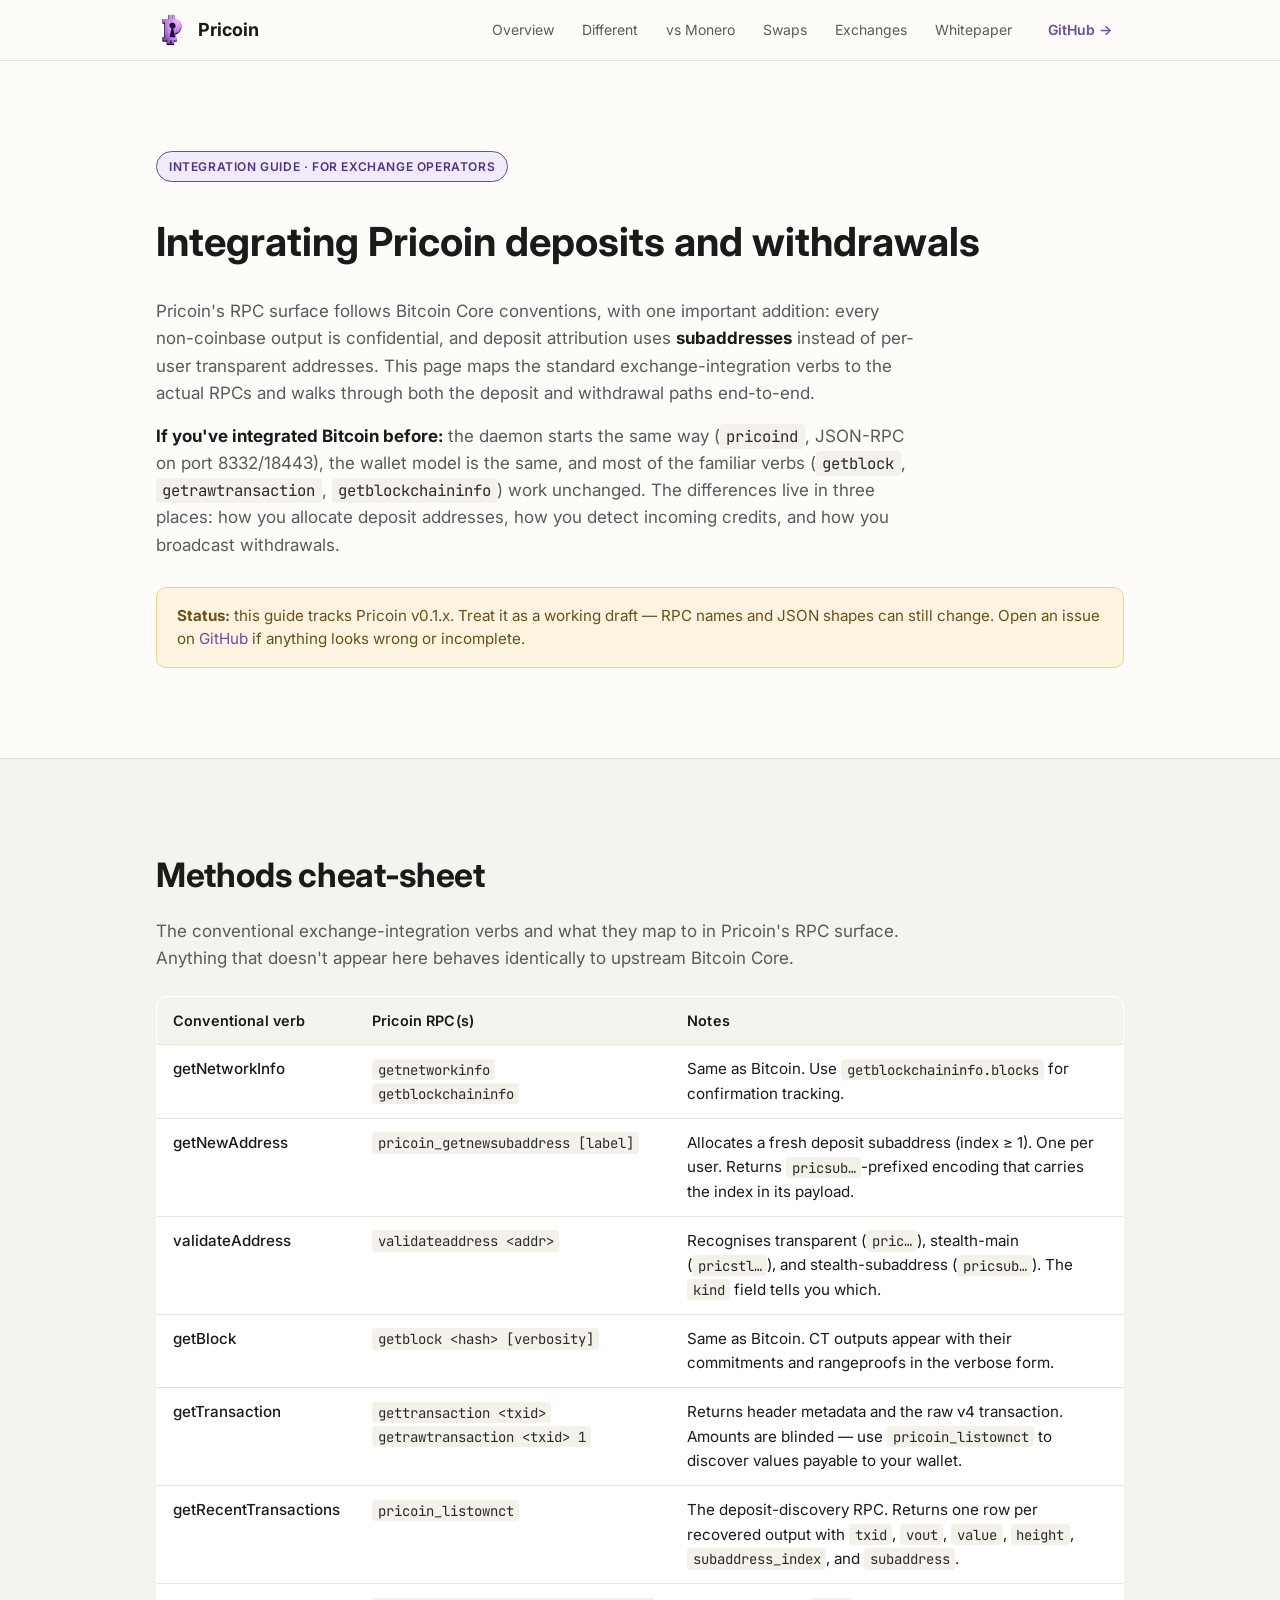
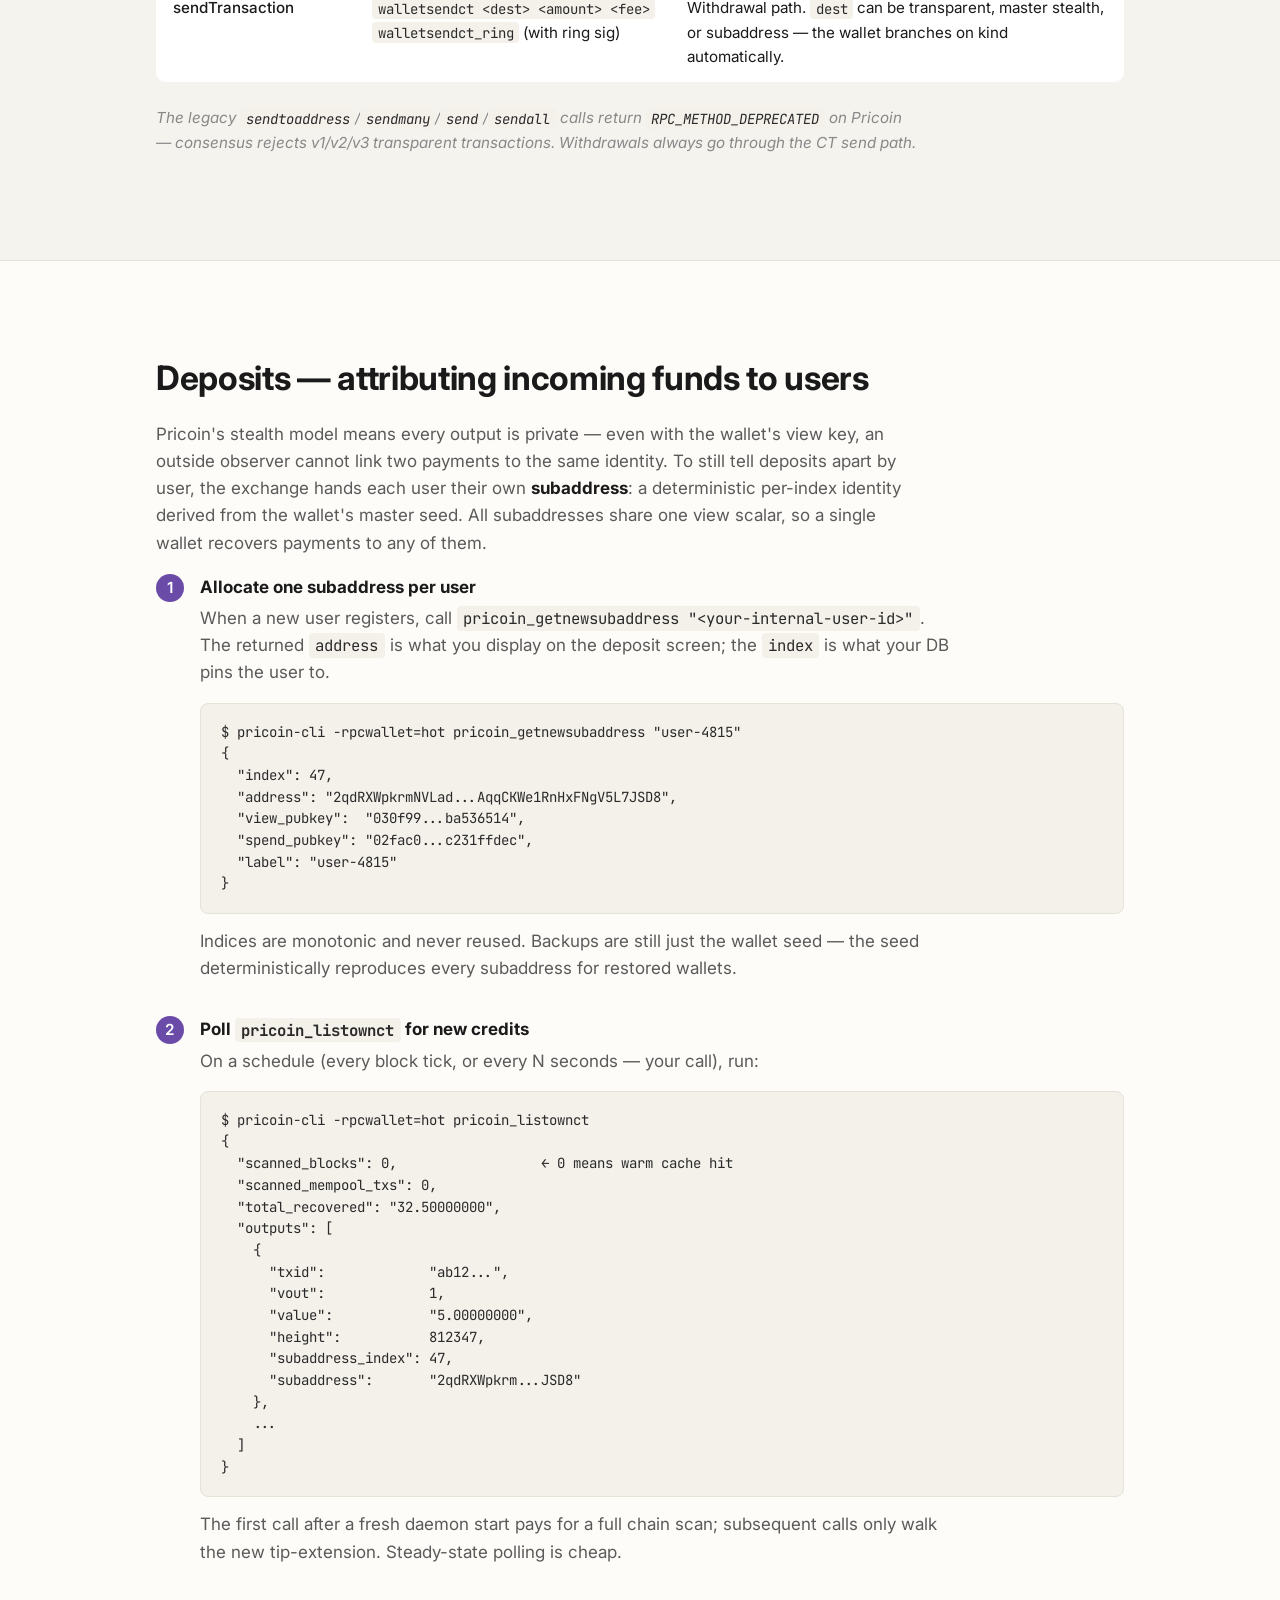
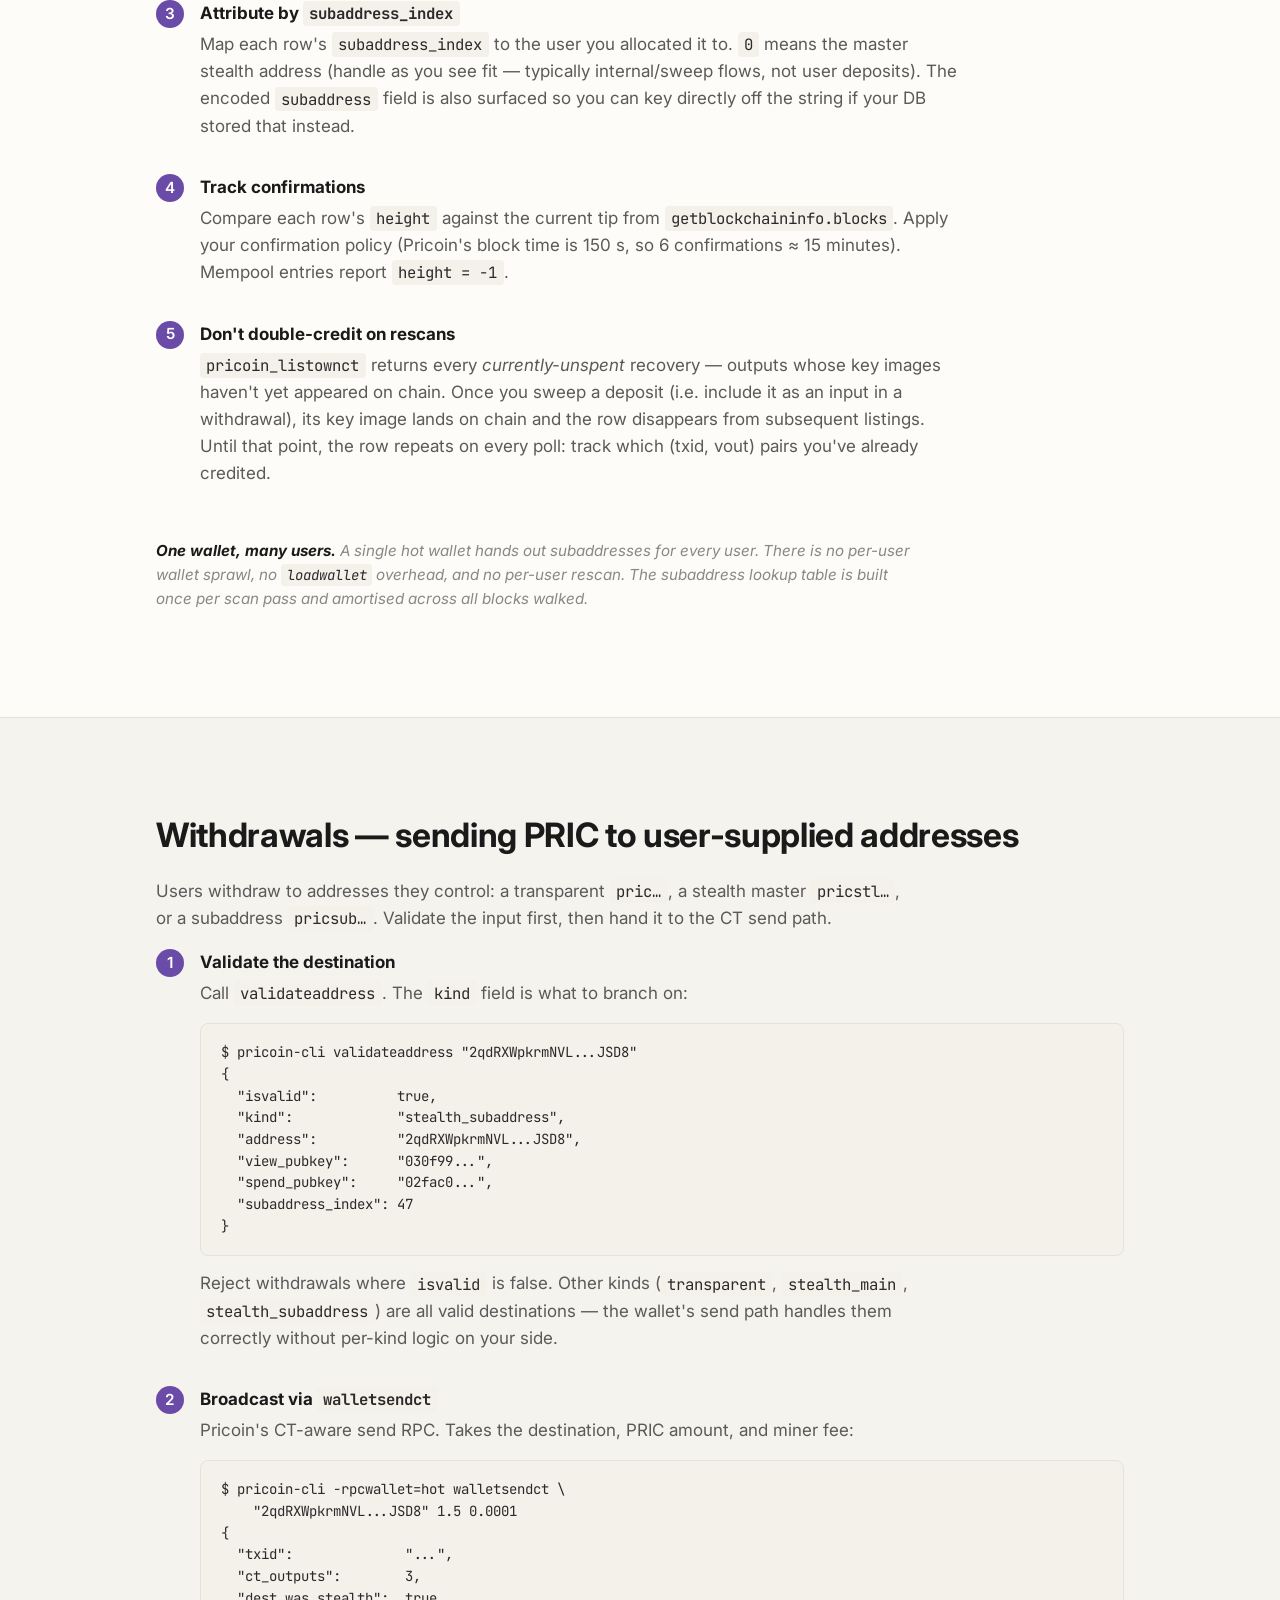
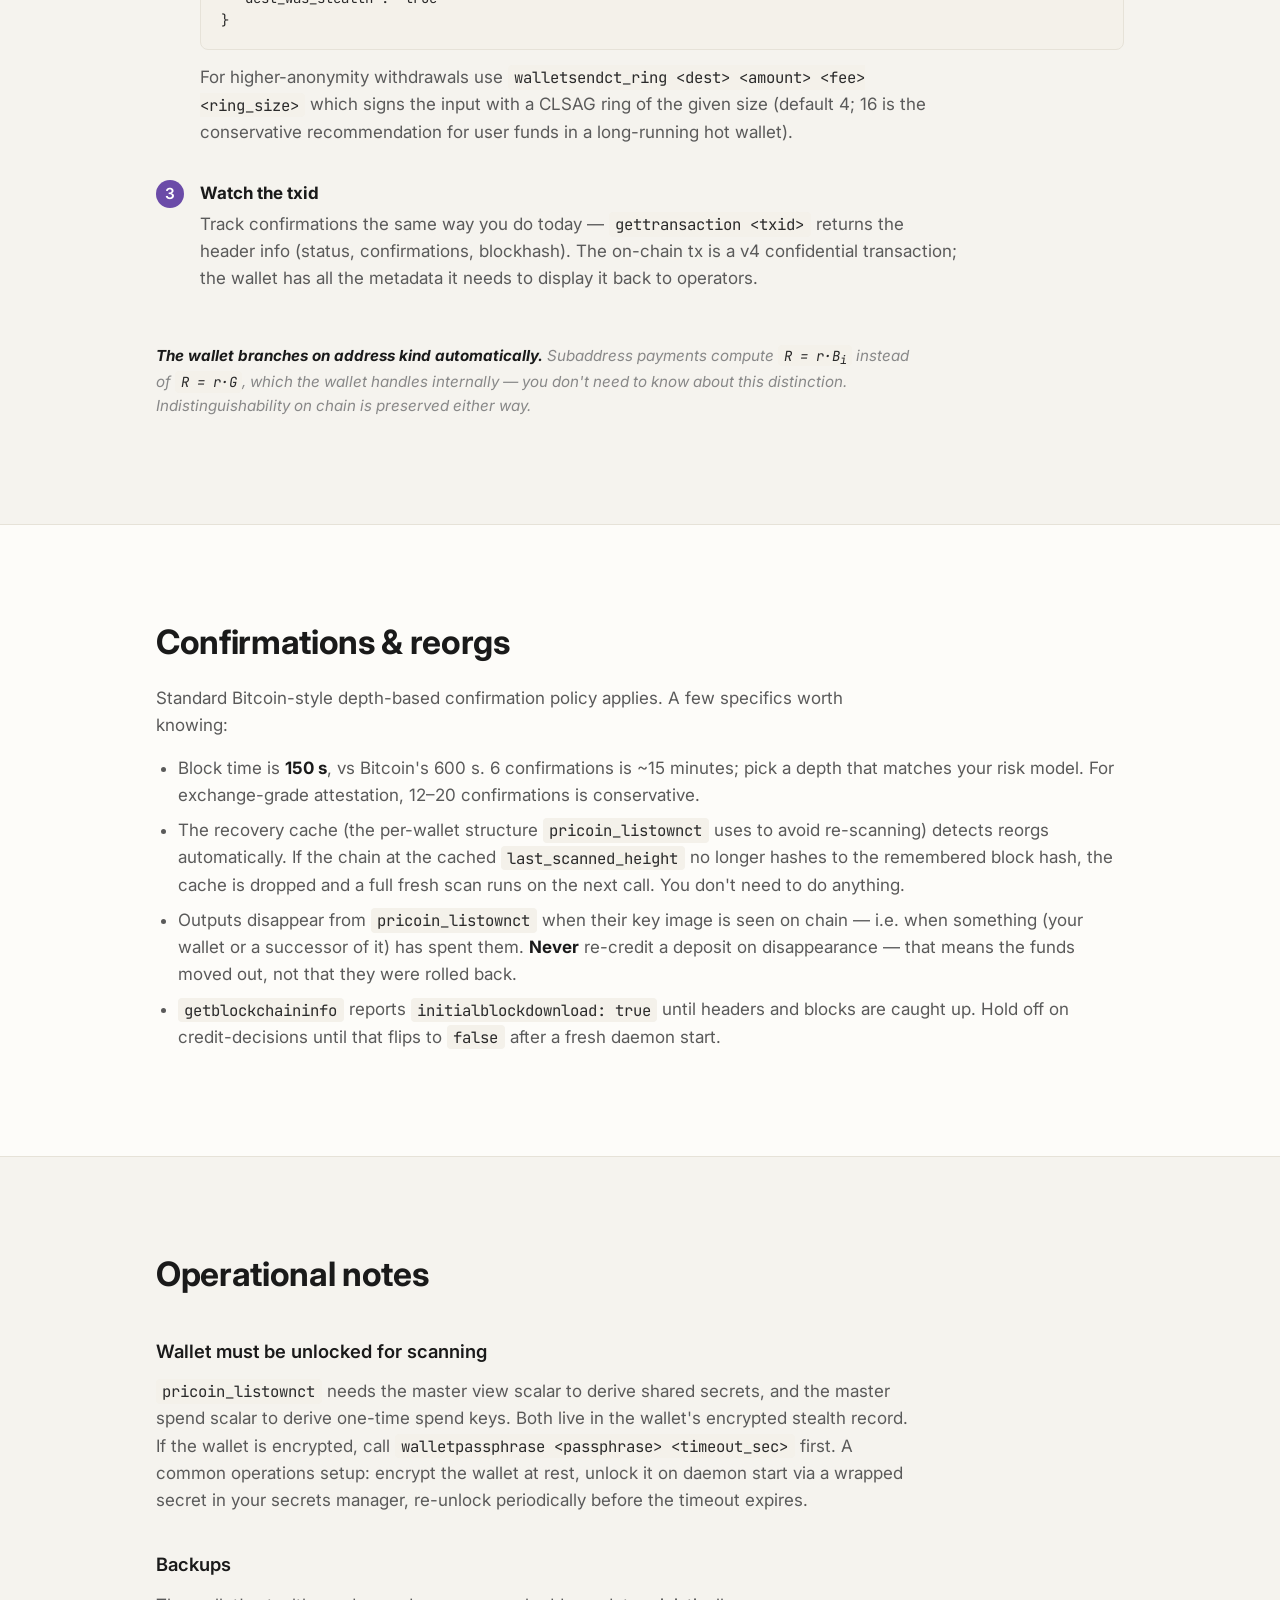
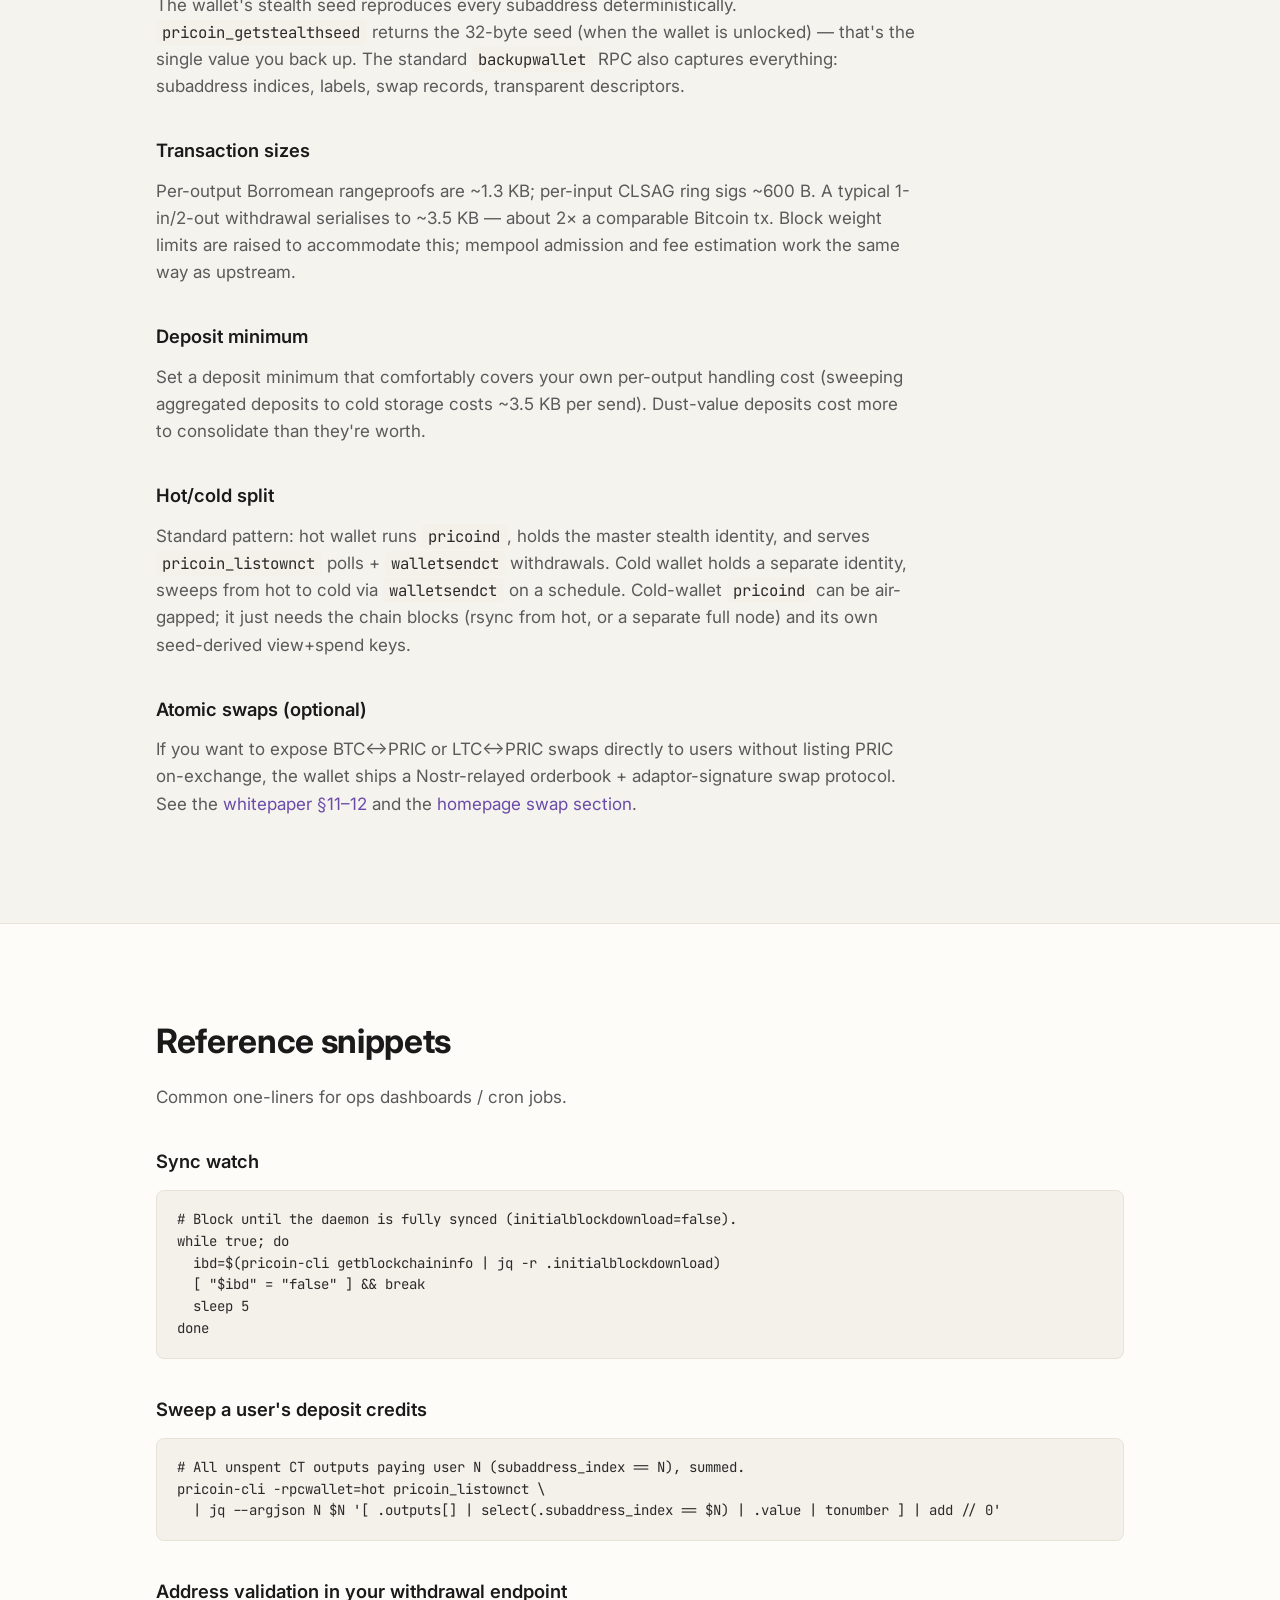
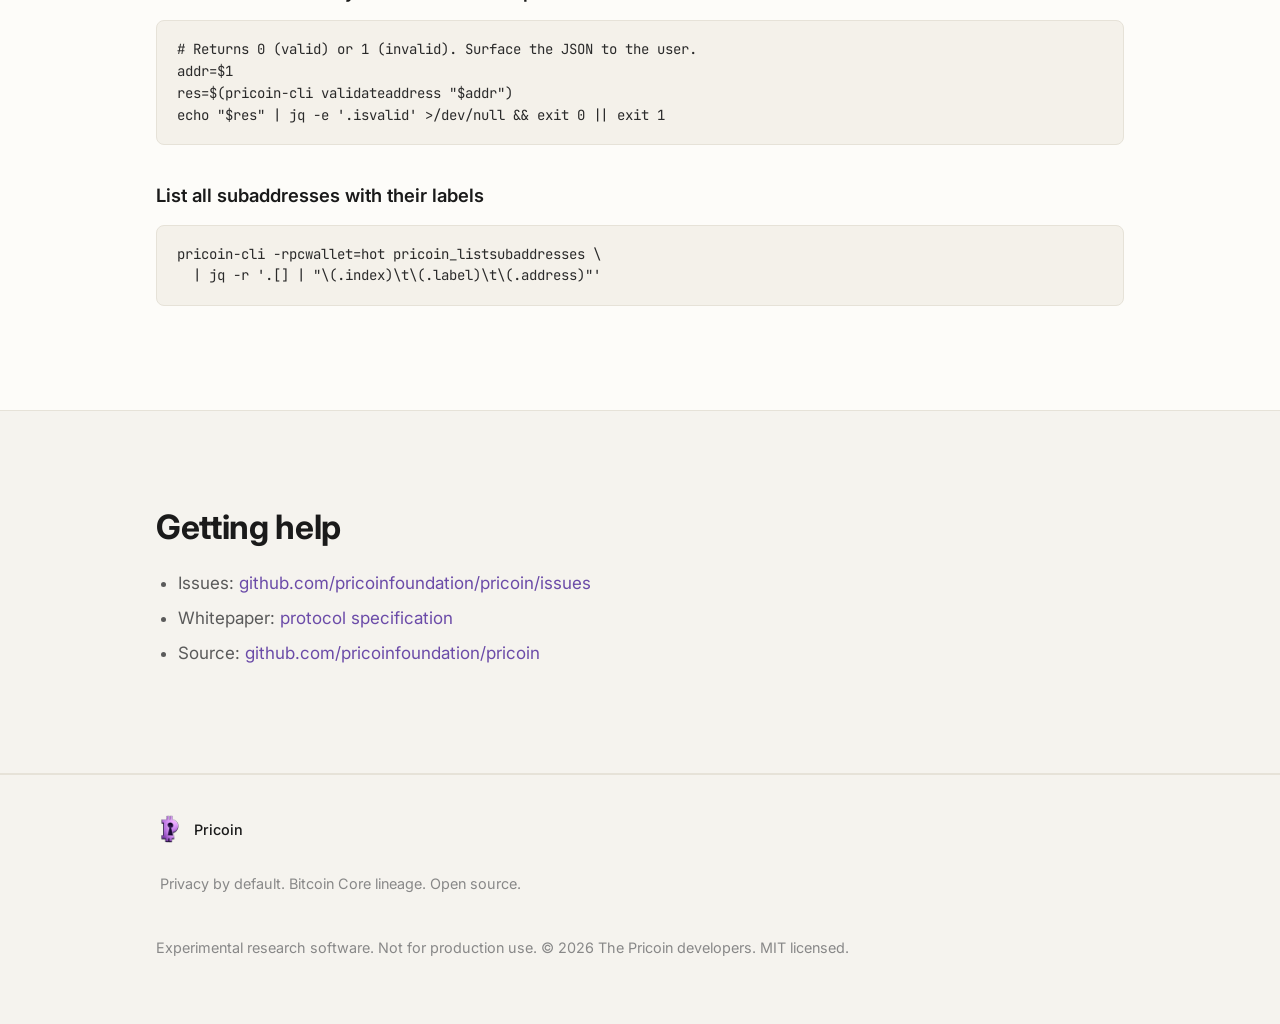
==== exchanges.html @ 1c9ff209 "exchange integration info" ====
<!doctype html>
<html lang="en">
<head>
  <meta charset="utf-8">
  <meta name="viewport" content="width=device-width, initial-scale=1">
  <title>Pricoin — Exchange integration guide</title>
  <meta name="description" content="How to integrate Pricoin (PRIC) deposits and withdrawals on an exchange. Subaddress-based deposit attribution, confidential transaction sends, address validation, and confirmation handling.">
  <meta name="theme-color" content="#fdfcf9">

  <link rel="preconnect" href="https://fonts.googleapis.com">
  <link rel="preconnect" href="https://fonts.gstatic.com" crossorigin>
  <link rel="stylesheet" href="https://fonts.googleapis.com/css2?family=Inter:wght@400;500;600;700&family=JetBrains+Mono:wght@400;500&display=swap">
  <link rel="stylesheet" href="style.css">
  <link rel="icon" type="image/x-icon" href="favicon.ico">
  <link rel="icon" type="image/png" sizes="32x32" href="favicon-32.png">
  <link rel="icon" type="image/png" sizes="16x16" href="favicon-16.png">
  <link rel="apple-touch-icon" sizes="200x200" href="pricoinlogo-200.png">

  <style>
    /* Page-specific tweaks. */
    .meth-table th:nth-child(1),
    .meth-table td:nth-child(1) { white-space: nowrap; }
    .meth-table code { white-space: nowrap; }
    .step-list { counter-reset: step; padding-left: 0; list-style: none; }
    .step-list > li {
      counter-increment: step;
      position: relative;
      padding: 0 0 18px 44px;
    }
    .step-list > li::before {
      content: counter(step);
      position: absolute; left: 0; top: 0;
      width: 28px; height: 28px;
      border-radius: 50%;
      background: var(--accent, #6b4ba8);
      color: #fff;
      display: flex; align-items: center; justify-content: center;
      font-weight: 600; font-size: 0.9em;
    }
    .step-list > li > h4 { margin: 0 0 4px; }
    .anchor-mark { color: var(--text-soft); font-weight: 400; }
  </style>
</head>
<body>

<header class="topbar">
  <div class="container topbar-inner">
    <a class="brand" href="index.html#top">
      <img class="brand-mark" src="pricoinlogo-64.png" alt="" width="32" height="32">
      <span class="brand-name">Pricoin</span>
    </a>
    <nav class="topnav">
      <a href="index.html#what">Overview</a>
      <a href="index.html#different">Different</a>
      <a href="index.html#monero">vs Monero</a>
      <a href="index.html#swaps">Swaps</a>
      <a href="exchanges.html" aria-current="page">Exchanges</a>
      <a href="whitepaper.html">Whitepaper</a>
      <a class="github" href="https://github.com/pricoinfoundation/pricoin" target="_blank" rel="noopener">GitHub →</a>
    </nav>
  </div>
</header>

<main>

<section class="section">
  <div class="container">
    <div class="status-badge">Integration guide · For exchange operators</div>
    <h1 style="margin-top: 8px; font-size: clamp(28px, 4vw, 40px); line-height: 1.18;">
      Integrating Pricoin deposits and withdrawals
    </h1>
    <p class="lede" style="margin-top: 6px;">
      Pricoin's RPC surface follows Bitcoin Core conventions, with one
      important addition: every non-coinbase output is confidential, and
      deposit attribution uses <strong>subaddresses</strong> instead of
      per-user transparent addresses. This page maps the standard
      exchange-integration verbs to the actual RPCs and walks through
      both the deposit and withdrawal paths end-to-end.
    </p>

    <p>
      <strong>If you've integrated Bitcoin before:</strong> the daemon
      starts the same way (<code>pricoind</code>, JSON-RPC on port
      8332/18443), the wallet model is the same, and most of the
      familiar verbs (<code>getblock</code>, <code>getrawtransaction</code>,
      <code>getblockchaininfo</code>) work unchanged. The differences
      live in three places: how you allocate deposit addresses, how you
      detect incoming credits, and how you broadcast withdrawals.
    </p>

    <div class="warning">
      <strong>Status:</strong> this guide tracks Pricoin v0.1.x.
      Treat it as a working draft — RPC names and JSON shapes can still
      change. Open an issue on
      <a href="https://github.com/pricoinfoundation/pricoin">GitHub</a>
      if anything looks wrong or incomplete.
    </div>
  </div>
</section>

<section class="section alt">
  <div class="container">
    <h2>Methods cheat-sheet</h2>
    <p>
      The conventional exchange-integration verbs and what they map to
      in Pricoin's RPC surface. Anything that doesn't appear here behaves
      identically to upstream Bitcoin Core.
    </p>

    <table class="compare meth-table">
      <thead>
        <tr><th>Conventional verb</th><th>Pricoin RPC(s)</th><th>Notes</th></tr>
      </thead>
      <tbody>
        <tr>
          <td>getNetworkInfo</td>
          <td><code>getnetworkinfo</code><br><code>getblockchaininfo</code></td>
          <td>Same as Bitcoin. Use <code>getblockchaininfo.blocks</code> for confirmation tracking.</td>
        </tr>
        <tr>
          <td>getNewAddress</td>
          <td><code>pricoin_getnewsubaddress&nbsp;[label]</code></td>
          <td>Allocates a fresh deposit subaddress (index ≥ 1). One per user. Returns <code>pricsub…</code>-prefixed encoding that carries the index in its payload.</td>
        </tr>
        <tr>
          <td>validateAddress</td>
          <td><code>validateaddress&nbsp;&lt;addr&gt;</code></td>
          <td>Recognises transparent (<code>pric…</code>), stealth-main (<code>pricstl…</code>), and stealth-subaddress (<code>pricsub…</code>). The <code>kind</code> field tells you which.</td>
        </tr>
        <tr>
          <td>getBlock</td>
          <td><code>getblock&nbsp;&lt;hash&gt;&nbsp;[verbosity]</code></td>
          <td>Same as Bitcoin. CT outputs appear with their commitments and rangeproofs in the verbose form.</td>
        </tr>
        <tr>
          <td>getTransaction</td>
          <td><code>gettransaction&nbsp;&lt;txid&gt;</code><br><code>getrawtransaction&nbsp;&lt;txid&gt;&nbsp;1</code></td>
          <td>Returns header metadata and the raw v4 transaction. Amounts are blinded — use <code>pricoin_listownct</code> to discover values payable to your wallet.</td>
        </tr>
        <tr>
          <td>getRecentTransactions</td>
          <td><code>pricoin_listownct</code></td>
          <td>The deposit-discovery RPC. Returns one row per recovered output with <code>txid</code>, <code>vout</code>, <code>value</code>, <code>height</code>, <code>subaddress_index</code>, and <code>subaddress</code>.</td>
        </tr>
        <tr>
          <td>sendTransaction</td>
          <td><code>walletsendct&nbsp;&lt;dest&gt;&nbsp;&lt;amount&gt;&nbsp;&lt;fee&gt;</code><br><code>walletsendct_ring</code> (with ring sig)</td>
          <td>Withdrawal path. <code>dest</code> can be transparent, master stealth, or subaddress — the wallet branches on kind automatically.</td>
        </tr>
      </tbody>
    </table>

    <p class="note">
      The legacy <code>sendtoaddress</code>/<code>sendmany</code>/<code>send</code>/<code>sendall</code>
      calls return <code>RPC_METHOD_DEPRECATED</code> on Pricoin —
      consensus rejects v1/v2/v3 transparent transactions. Withdrawals
      always go through the CT send path.
    </p>
  </div>
</section>

<section class="section">
  <div class="container">
    <h2>Deposits — attributing incoming funds to users</h2>
    <p>
      Pricoin's stealth model means every output is private — even with
      the wallet's view key, an outside observer cannot link two payments
      to the same identity. To still tell deposits apart by user, the
      exchange hands each user their own <strong>subaddress</strong>: a
      deterministic per-index identity derived from the wallet's master
      seed. All subaddresses share one view scalar, so a single wallet
      recovers payments to any of them.
    </p>

    <ol class="step-list">
      <li>
        <h4>Allocate one subaddress per user</h4>
        <p>
          When a new user registers, call
          <code>pricoin_getnewsubaddress&nbsp;"&lt;your-internal-user-id&gt;"</code>.
          The returned <code>address</code> is what you display on the
          deposit screen; the <code>index</code> is what your DB pins
          the user to.
        </p>
        <pre><code>$ pricoin-cli -rpcwallet=hot pricoin_getnewsubaddress "user-4815"
{
  "index": 47,
  "address": "2qdRXWpkrmNVLad...AqqCKWe1RnHxFNgV5L7JSD8",
  "view_pubkey":  "030f99...ba536514",
  "spend_pubkey": "02fac0...c231ffdec",
  "label": "user-4815"
}</code></pre>
        <p>
          Indices are monotonic and never reused. Backups are still just
          the wallet seed — the seed deterministically reproduces every
          subaddress for restored wallets.
        </p>
      </li>

      <li>
        <h4>Poll <code>pricoin_listownct</code> for new credits</h4>
        <p>
          On a schedule (every block tick, or every N seconds — your
          call), run:
        </p>
        <pre><code>$ pricoin-cli -rpcwallet=hot pricoin_listownct
{
  "scanned_blocks": 0,                  ← 0 means warm cache hit
  "scanned_mempool_txs": 0,
  "total_recovered": "32.50000000",
  "outputs": [
    {
      "txid":             "ab12...",
      "vout":             1,
      "value":            "5.00000000",
      "height":           812347,
      "subaddress_index": 47,
      "subaddress":       "2qdRXWpkrm...JSD8"
    },
    ...
  ]
}</code></pre>
        <p>
          The first call after a fresh daemon start pays for a full
          chain scan; subsequent calls only walk the new tip-extension.
          Steady-state polling is cheap.
        </p>
      </li>

      <li>
        <h4>Attribute by <code>subaddress_index</code></h4>
        <p>
          Map each row's <code>subaddress_index</code> to the user you
          allocated it to. <code>0</code> means the master stealth
          address (handle as you see fit — typically internal/sweep
          flows, not user deposits). The encoded <code>subaddress</code>
          field is also surfaced so you can key directly off the
          string if your DB stored that instead.
        </p>
      </li>

      <li>
        <h4>Track confirmations</h4>
        <p>
          Compare each row's <code>height</code> against the current tip
          from <code>getblockchaininfo.blocks</code>. Apply your
          confirmation policy (Pricoin's block time is 150 s, so 6
          confirmations ≈ 15 minutes). Mempool entries report
          <code>height = -1</code>.
        </p>
      </li>

      <li>
        <h4>Don't double-credit on rescans</h4>
        <p>
          <code>pricoin_listownct</code> returns every <em>currently-unspent</em>
          recovery — outputs whose key images haven't yet appeared on
          chain. Once you sweep a deposit (i.e. include it as an input
          in a withdrawal), its key image lands on chain and the row
          disappears from subsequent listings. Until that point, the
          row repeats on every poll: track which (txid, vout) pairs
          you've already credited.
        </p>
      </li>
    </ol>

    <p class="note">
      <strong>One wallet, many users.</strong> A single hot wallet hands
      out subaddresses for every user. There is no per-user wallet
      sprawl, no <code>loadwallet</code> overhead, and no per-user
      rescan. The subaddress lookup table is built once per scan pass
      and amortised across all blocks walked.
    </p>
  </div>
</section>

<section class="section alt">
  <div class="container">
    <h2>Withdrawals — sending PRIC to user-supplied addresses</h2>
    <p>
      Users withdraw to addresses they control: a transparent
      <code>pric…</code>, a stealth master <code>pricstl…</code>, or a
      subaddress <code>pricsub…</code>. Validate the input first, then
      hand it to the CT send path.
    </p>

    <ol class="step-list">
      <li>
        <h4>Validate the destination</h4>
        <p>
          Call <code>validateaddress</code>. The <code>kind</code>
          field is what to branch on:
        </p>
        <pre><code>$ pricoin-cli validateaddress "2qdRXWpkrmNVL...JSD8"
{
  "isvalid":          true,
  "kind":             "stealth_subaddress",
  "address":          "2qdRXWpkrmNVL...JSD8",
  "view_pubkey":      "030f99...",
  "spend_pubkey":     "02fac0...",
  "subaddress_index": 47
}</code></pre>
        <p>Reject withdrawals where <code>isvalid</code> is false. Other
        kinds (<code>transparent</code>, <code>stealth_main</code>,
        <code>stealth_subaddress</code>) are all valid destinations —
        the wallet's send path handles them correctly without per-kind
        logic on your side.</p>
      </li>

      <li>
        <h4>Broadcast via <code>walletsendct</code></h4>
        <p>
          Pricoin's CT-aware send RPC. Takes the destination,
          PRIC amount, and miner fee:
        </p>
        <pre><code>$ pricoin-cli -rpcwallet=hot walletsendct \
    "2qdRXWpkrmNVL...JSD8" 1.5 0.0001
{
  "txid":              "...",
  "ct_outputs":        3,
  "dest_was_stealth":  true
}</code></pre>
        <p>
          For higher-anonymity withdrawals use <code>walletsendct_ring
          &lt;dest&gt; &lt;amount&gt; &lt;fee&gt; &lt;ring_size&gt;</code>
          which signs the input with a CLSAG ring of the given size
          (default 4; 16 is the conservative recommendation for user
          funds in a long-running hot wallet).
        </p>
      </li>

      <li>
        <h4>Watch the txid</h4>
        <p>
          Track confirmations the same way you do today —
          <code>gettransaction&nbsp;&lt;txid&gt;</code> returns the
          header info (status, confirmations, blockhash). The on-chain
          tx is a v4 confidential transaction; the wallet has all the
          metadata it needs to display it back to operators.
        </p>
      </li>
    </ol>

    <p class="note">
      <strong>The wallet branches on address kind automatically.</strong>
      Subaddress payments compute <code>R = r·B<sub>i</sub></code>
      instead of <code>R = r·G</code>, which the wallet handles
      internally — you don't need to know about this distinction.
      Indistinguishability on chain is preserved either way.
    </p>
  </div>
</section>

<section class="section">
  <div class="container">
    <h2>Confirmations &amp; reorgs</h2>
    <p>
      Standard Bitcoin-style depth-based confirmation policy applies.
      A few specifics worth knowing:
    </p>
    <ul class="bullet-list">
      <li>
        Block time is <strong>150 s</strong>, vs Bitcoin's 600 s. 6
        confirmations is ~15 minutes; pick a depth that matches your
        risk model. For exchange-grade attestation, 12–20 confirmations
        is conservative.
      </li>
      <li>
        The recovery cache (the per-wallet structure
        <code>pricoin_listownct</code> uses to avoid re-scanning) detects
        reorgs automatically. If the chain at the cached
        <code>last_scanned_height</code> no longer hashes to the
        remembered block hash, the cache is dropped and a full fresh
        scan runs on the next call. You don't need to do anything.
      </li>
      <li>
        Outputs disappear from <code>pricoin_listownct</code> when their
        key image is seen on chain — i.e. when something (your wallet
        or a successor of it) has spent them. <strong>Never</strong>
        re-credit a deposit on disappearance — that means the funds
        moved out, not that they were rolled back.
      </li>
      <li>
        <code>getblockchaininfo</code> reports
        <code>initialblockdownload: true</code> until headers and
        blocks are caught up. Hold off on credit-decisions until that
        flips to <code>false</code> after a fresh daemon start.
      </li>
    </ul>
  </div>
</section>

<section class="section alt">
  <div class="container">
    <h2>Operational notes</h2>

    <h3>Wallet must be unlocked for scanning</h3>
    <p>
      <code>pricoin_listownct</code> needs the master view scalar to
      derive shared secrets, and the master spend scalar to derive
      one-time spend keys. Both live in the wallet's encrypted stealth
      record. If the wallet is encrypted, call
      <code>walletpassphrase&nbsp;&lt;passphrase&gt;&nbsp;&lt;timeout_sec&gt;</code>
      first. A common operations setup: encrypt the wallet at rest,
      unlock it on daemon start via a wrapped secret in your secrets
      manager, re-unlock periodically before the timeout expires.
    </p>

    <h3>Backups</h3>
    <p>
      The wallet's stealth seed reproduces every subaddress
      deterministically. <code>pricoin_getstealthseed</code> returns
      the 32-byte seed (when the wallet is unlocked) — that's the
      single value you back up. The standard <code>backupwallet</code>
      RPC also captures everything: subaddress indices, labels, swap
      records, transparent descriptors.
    </p>

    <h3>Transaction sizes</h3>
    <p>
      Per-output Borromean rangeproofs are ~1.3 KB; per-input CLSAG ring
      sigs ~600 B. A typical 1-in/2-out withdrawal serialises to ~3.5
      KB — about 2× a comparable Bitcoin tx. Block weight limits are
      raised to accommodate this; mempool admission and fee estimation
      work the same way as upstream.
    </p>

    <h3>Deposit minimum</h3>
    <p>
      Set a deposit minimum that comfortably covers your own per-output
      handling cost (sweeping aggregated deposits to cold storage costs
      ~3.5 KB per send). Dust-value deposits cost more to consolidate
      than they're worth.
    </p>

    <h3>Hot/cold split</h3>
    <p>
      Standard pattern: hot wallet runs <code>pricoind</code>, holds the
      master stealth identity, and serves <code>pricoin_listownct</code>
      polls + <code>walletsendct</code> withdrawals. Cold wallet holds
      a separate identity, sweeps from hot to cold via
      <code>walletsendct</code> on a schedule. Cold-wallet
      <code>pricoind</code> can be air-gapped; it just needs the chain
      blocks (rsync from hot, or a separate full node) and its own
      seed-derived view+spend keys.
    </p>

    <h3>Atomic swaps (optional)</h3>
    <p>
      If you want to expose BTC↔PRIC or LTC↔PRIC swaps directly to
      users without listing PRIC on-exchange, the wallet ships a
      Nostr-relayed orderbook + adaptor-signature swap protocol. See
      the <a href="whitepaper.html#swap-btc">whitepaper §11–12</a> and
      the <a href="index.html#swaps">homepage swap section</a>.
    </p>
  </div>
</section>

<section class="section">
  <div class="container">
    <h2>Reference snippets</h2>
    <p>Common one-liners for ops dashboards / cron jobs.</p>

    <h3>Sync watch</h3>
    <pre><code># Block until the daemon is fully synced (initialblockdownload=false).
while true; do
  ibd=$(pricoin-cli getblockchaininfo | jq -r .initialblockdownload)
  [ "$ibd" = "false" ] &amp;&amp; break
  sleep 5
done</code></pre>

    <h3>Sweep a user's deposit credits</h3>
    <pre><code># All unspent CT outputs paying user N (subaddress_index == N), summed.
pricoin-cli -rpcwallet=hot pricoin_listownct \
  | jq --argjson N $N '[ .outputs[] | select(.subaddress_index == $N) | .value | tonumber ] | add // 0'</code></pre>

    <h3>Address validation in your withdrawal endpoint</h3>
    <pre><code># Returns 0 (valid) or 1 (invalid). Surface the JSON to the user.
addr=$1
res=$(pricoin-cli validateaddress "$addr")
echo "$res" | jq -e '.isvalid' &gt;/dev/null &amp;&amp; exit 0 || exit 1</code></pre>

    <h3>List all subaddresses with their labels</h3>
    <pre><code>pricoin-cli -rpcwallet=hot pricoin_listsubaddresses \
  | jq -r '.[] | "\(.index)\t\(.label)\t\(.address)"'</code></pre>
  </div>
</section>

<section class="section alt">
  <div class="container">
    <h2>Getting help</h2>
    <ul class="bullet-list">
      <li>Issues: <a href="https://github.com/pricoinfoundation/pricoin/issues">github.com/pricoinfoundation/pricoin/issues</a></li>
      <li>Whitepaper: <a href="whitepaper.html">protocol specification</a></li>
      <li>Source: <a href="https://github.com/pricoinfoundation/pricoin">github.com/pricoinfoundation/pricoin</a></li>
    </ul>
  </div>
</section>

</main>

<footer class="footer">
  <div class="container footer-inner">
    <div class="footer-brand">
      <img class="brand-mark" src="pricoinlogo-64.png" alt="" width="28" height="28">
      <span>Pricoin</span>
    </div>
    <p class="footer-subtitle">Privacy by default. Bitcoin Core lineage. Open source.</p>
    <p class="footer-disclaimer">
      Experimental research software. Not for production use.
      © 2026 The Pricoin developers. MIT licensed.
    </p>
  </div>
</footer>

</body>
</html>
---- style.css ----
/* -------------------------------------------------------------
   Pricoin website — light, restrained, type-driven.
   Single stylesheet. Mobile-first. No JS dependency.
   ------------------------------------------------------------- */

:root {
  --bg:        #fdfcf9;
  --bg-alt:    #f5f3ee;
  --bg-card:   #ffffff;
  --text:      #1a1a1a;
  --text-soft: #5a5a5a;
  --text-mute: #888;
  --accent:    #6b4ba8;        /* Pricoin purple */
  --accent-d:  #4f348a;
  --accent-s:  #f1ebfa;        /* very pale tint for backgrounds */
  --border:    #e6e2d8;
  --border-strong: #c8c2b3;
  --warn-bg:   #fff4e0;
  --warn-bd:   #f0d28a;
  --warn-tx:   #6b4f1a;
  --code-bg:   #f4f1ea;
  --code-tx:   #2a2a2a;

  --maxw: 1040px;
  --pad-x: clamp(20px, 4vw, 36px);
  --section-y: clamp(48px, 7vw, 96px);

  --font-sans: 'Inter', -apple-system, BlinkMacSystemFont, 'Segoe UI', Roboto, sans-serif;
  --font-mono: 'JetBrains Mono', ui-monospace, 'SF Mono', Menlo, Consolas, monospace;
}

* { box-sizing: border-box; }

html, body { margin: 0; padding: 0; }
body {
  font-family: var(--font-sans);
  font-size: 17px;
  line-height: 1.6;
  color: var(--text);
  background: var(--bg);
  -webkit-font-smoothing: antialiased;
  text-rendering: optimizeLegibility;
}

a {
  color: var(--accent);
  text-decoration: none;
  border-bottom: 1px solid transparent;
  transition: border-color 0.15s ease, color 0.15s ease;
}
a:hover { color: var(--accent-d); border-bottom-color: var(--accent); }

code {
  font-family: var(--font-mono);
  font-size: 0.92em;
  background: var(--code-bg);
  padding: 0.12em 0.4em;
  border-radius: 4px;
  color: var(--code-tx);
}

pre {
  background: var(--code-bg);
  color: var(--code-tx);
  padding: 18px 20px;
  border-radius: 8px;
  border: 1px solid var(--border);
  font-family: var(--font-mono);
  font-size: 14px;
  line-height: 1.55;
  overflow-x: auto;
}
pre code {
  background: transparent;
  padding: 0;
  border-radius: 0;
  font-size: inherit;
}

.container {
  max-width: var(--maxw);
  margin: 0 auto;
  padding: 0 var(--pad-x);
}

/* ---------- Top bar ---------- */
.topbar {
  position: sticky;
  top: 0;
  z-index: 50;
  background: rgba(253, 252, 249, 0.92);
  backdrop-filter: saturate(140%) blur(10px);
  border-bottom: 1px solid var(--border);
}
.topbar-inner {
  display: flex;
  align-items: center;
  justify-content: space-between;
  height: 60px;
}
.brand {
  display: flex;
  align-items: center;
  gap: 10px;
  font-weight: 700;
  font-size: 18px;
  color: var(--text);
  border-bottom: none;
}
.brand:hover { color: var(--accent); }
.brand-mark {
  width: 32px;
  height: 32px;
  border-radius: 50%;
  display: inline-block;
  vertical-align: middle;
}
.footer-brand .brand-mark { width: 28px; height: 28px; }
.topnav {
  display: flex;
  align-items: center;
  gap: 4px;
}
.topnav a {
  display: inline-block;
  padding: 8px 12px;
  font-size: 14px;
  color: var(--text-soft);
  border-bottom: none;
  border-radius: 6px;
}
.topnav a:hover {
  color: var(--accent-d);
  background: var(--accent-s);
}
.topnav a.github {
  margin-left: 8px;
  color: var(--accent);
  font-weight: 600;
}
@media (max-width: 760px) {
  .topnav a:not(.github) { display: none; }
}

/* ---------- Hero ---------- */
.hero {
  padding: clamp(60px, 10vw, 120px) 0 clamp(40px, 7vw, 80px);
  border-bottom: 1px solid var(--border);
  background:
    radial-gradient(ellipse 60% 80% at 80% 10%, var(--accent-s) 0%, transparent 60%),
    var(--bg);
}
.hero-grid {
  display: grid;
  grid-template-columns: 1fr auto;
  gap: clamp(24px, 5vw, 60px);
  align-items: center;
}
.hero-art img {
  width: clamp(140px, 22vw, 240px);
  height: auto;
  filter: drop-shadow(0 12px 28px rgba(107, 75, 168, 0.22));
}
@media (max-width: 720px) {
  .hero-grid { grid-template-columns: 1fr; }
  .hero-art { display: none; }
}
.status-badge {
  display: inline-block;
  padding: 5px 12px;
  font-size: 12px;
  font-weight: 600;
  letter-spacing: 0.05em;
  text-transform: uppercase;
  color: var(--accent-d);
  background: var(--accent-s);
  border: 1px solid var(--accent);
  border-radius: 999px;
  margin-bottom: 28px;
}
.hero h1 {
  font-size: clamp(2.2rem, 5.5vw, 3.5rem);
  font-weight: 700;
  line-height: 1.1;
  letter-spacing: -0.02em;
  margin: 0 0 24px;
}
.hero .lede {
  font-size: 1.18rem;
  color: var(--text-soft);
  max-width: 680px;
  margin: 0 0 36px;
}
.cta-row {
  display: flex;
  flex-wrap: wrap;
  gap: 12px;
}
.btn {
  display: inline-block;
  padding: 12px 22px;
  font-weight: 600;
  font-size: 15px;
  border-radius: 8px;
  border-bottom: none;
  transition: transform 0.1s ease, box-shadow 0.15s ease, background 0.15s ease;
}
.btn.primary {
  background: var(--accent);
  color: #fff;
  border: 1px solid var(--accent);
}
.btn.primary:hover {
  background: var(--accent-d);
  border-color: var(--accent-d);
  color: #fff;
  transform: translateY(-1px);
}
.btn.ghost {
  background: transparent;
  color: var(--text);
  border: 1px solid var(--border-strong);
}
.btn.ghost:hover {
  border-color: var(--accent);
  color: var(--accent-d);
  background: var(--accent-s);
}

/* ---------- Sections ---------- */
.section {
  padding: var(--section-y) 0;
  border-bottom: 1px solid var(--border);
}
.section.alt { background: var(--bg-alt); }
.section h2 {
  font-size: clamp(1.6rem, 3.2vw, 2.1rem);
  font-weight: 700;
  letter-spacing: -0.01em;
  margin: 0 0 16px;
}
.section h3 {
  font-size: 1.15rem;
  font-weight: 600;
  margin: 36px 0 12px;
}
.section p {
  color: var(--text-soft);
  margin: 0 0 16px;
  max-width: 760px;
}
.section p strong { color: var(--text); }
.section .note {
  font-size: 0.95rem;
  color: var(--text-mute);
  font-style: italic;
}

/* ---------- Cards ---------- */
.cards {
  display: grid;
  grid-template-columns: repeat(auto-fit, minmax(260px, 1fr));
  gap: 18px;
  margin: 36px 0;
}
.card {
  background: var(--bg-card);
  border: 1px solid var(--border);
  border-radius: 12px;
  padding: 24px 22px;
  transition: border-color 0.15s ease, transform 0.15s ease;
}
.card:hover {
  border-color: var(--accent);
  transform: translateY(-2px);
}
.card-icon {
  display: inline-grid;
  place-items: center;
  width: 40px;
  height: 40px;
  border-radius: 10px;
  background: var(--accent-s);
  color: var(--accent-d);
  font-size: 22px;
  font-weight: 700;
  margin-bottom: 16px;
}
.card h3 {
  margin: 0 0 8px;
  font-size: 1.05rem;
  font-weight: 600;
  color: var(--text);
}
.card p {
  margin: 0;
  font-size: 0.95rem;
  color: var(--text-soft);
}

/* ---------- Warning ---------- */
.warning {
  background: var(--warn-bg);
  border: 1px solid var(--warn-bd);
  color: var(--warn-tx);
  padding: 16px 20px;
  border-radius: 10px;
  margin-top: 28px;
  font-size: 0.95rem;
  line-height: 1.55;
}
.warning strong { color: var(--warn-tx); }

/* ---------- Comparison tables ---------- */
.compare {
  width: 100%;
  border-collapse: collapse;
  margin: 24px 0;
  font-size: 0.95rem;
  background: var(--bg-card);
  border: 1px solid var(--border);
  border-radius: 10px;
  overflow: hidden;
}
.compare thead {
  background: var(--bg-alt);
}
.compare th, .compare td {
  text-align: left;
  padding: 12px 16px;
  border-bottom: 1px solid var(--border);
  vertical-align: top;
}
.compare th {
  font-weight: 600;
  color: var(--text);
  font-size: 0.9rem;
  letter-spacing: 0.01em;
}
.compare tbody tr:last-child td { border-bottom: 1px solid var(--border); }
.compare tfoot td {
  background: var(--bg-alt);
  font-weight: 500;
  border-top: 1px solid var(--border);
}
.section.alt .compare tfoot td { background: var(--bg); }
.compare td:first-child {
  font-weight: 500;
  color: var(--text);
}
.section.alt .compare {
  background: var(--bg-card);
}

@media (max-width: 600px) {
  .compare th, .compare td {
    padding: 10px 12px;
    font-size: 0.88rem;
  }
}

/* ---------- Stats ---------- */
.stats {
  display: grid;
  grid-template-columns: repeat(auto-fit, minmax(180px, 1fr));
  gap: 14px;
  margin: 28px 0 8px;
}
.stat {
  background: var(--bg-card);
  border: 1px solid var(--border);
  border-radius: 12px;
  padding: 22px 20px;
  text-align: left;
}
.stat-num {
  font-size: 1.8rem;
  font-weight: 700;
  letter-spacing: -0.02em;
  color: var(--accent-d);
  margin-bottom: 4px;
}
.stat-label {
  font-size: 0.82rem;
  text-transform: uppercase;
  letter-spacing: 0.06em;
  color: var(--text-mute);
  font-weight: 500;
}

/* ---------- Lists ---------- */
.bullet-list {
  margin: 0 0 16px;
  padding-left: 22px;
  color: var(--text-soft);
}
.bullet-list li { margin: 8px 0; }
.bullet-list strong { color: var(--text); }

.link-grid {
  margin: 16px 0 0;
  padding-left: 22px;
  color: var(--text-soft);
}
.link-grid li { margin: 10px 0; }

/* ---------- Footer ---------- */
footer {
  background: var(--bg-alt);
  border-top: 1px solid var(--border);
  padding: 40px 0 50px;
  font-size: 0.9rem;
  color: var(--text-mute);
}
.footer-inner {
  display: flex;
  flex-direction: column;
  gap: 14px;
}
.footer-brand {
  display: flex;
  align-items: center;
  gap: 10px;
  flex-wrap: wrap;
  color: var(--text);
  font-weight: 500;
}
.footer-subtitle {
  color: var(--text-mute);
  font-weight: 400;
  margin-left: 4px;
}
.footer-disclaimer {
  max-width: 760px;
  line-height: 1.55;
  color: var(--text-mute);
}
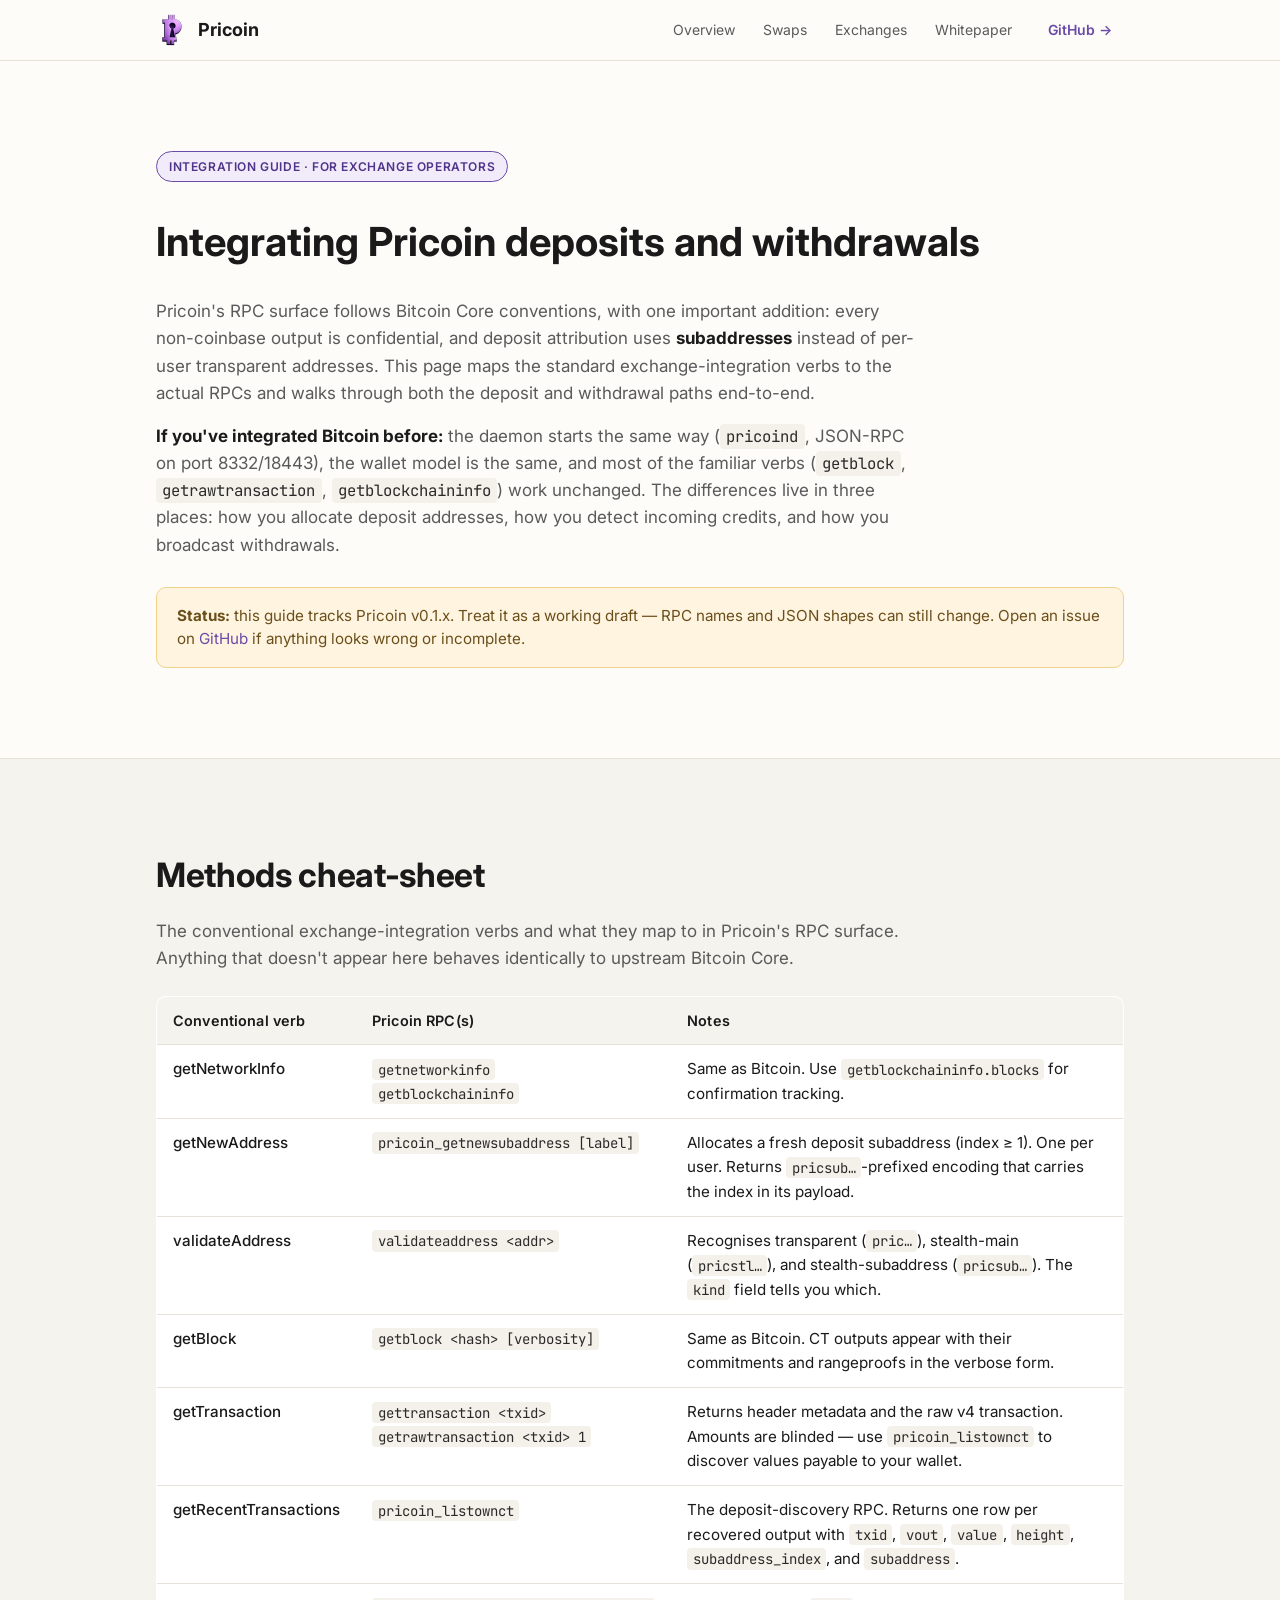
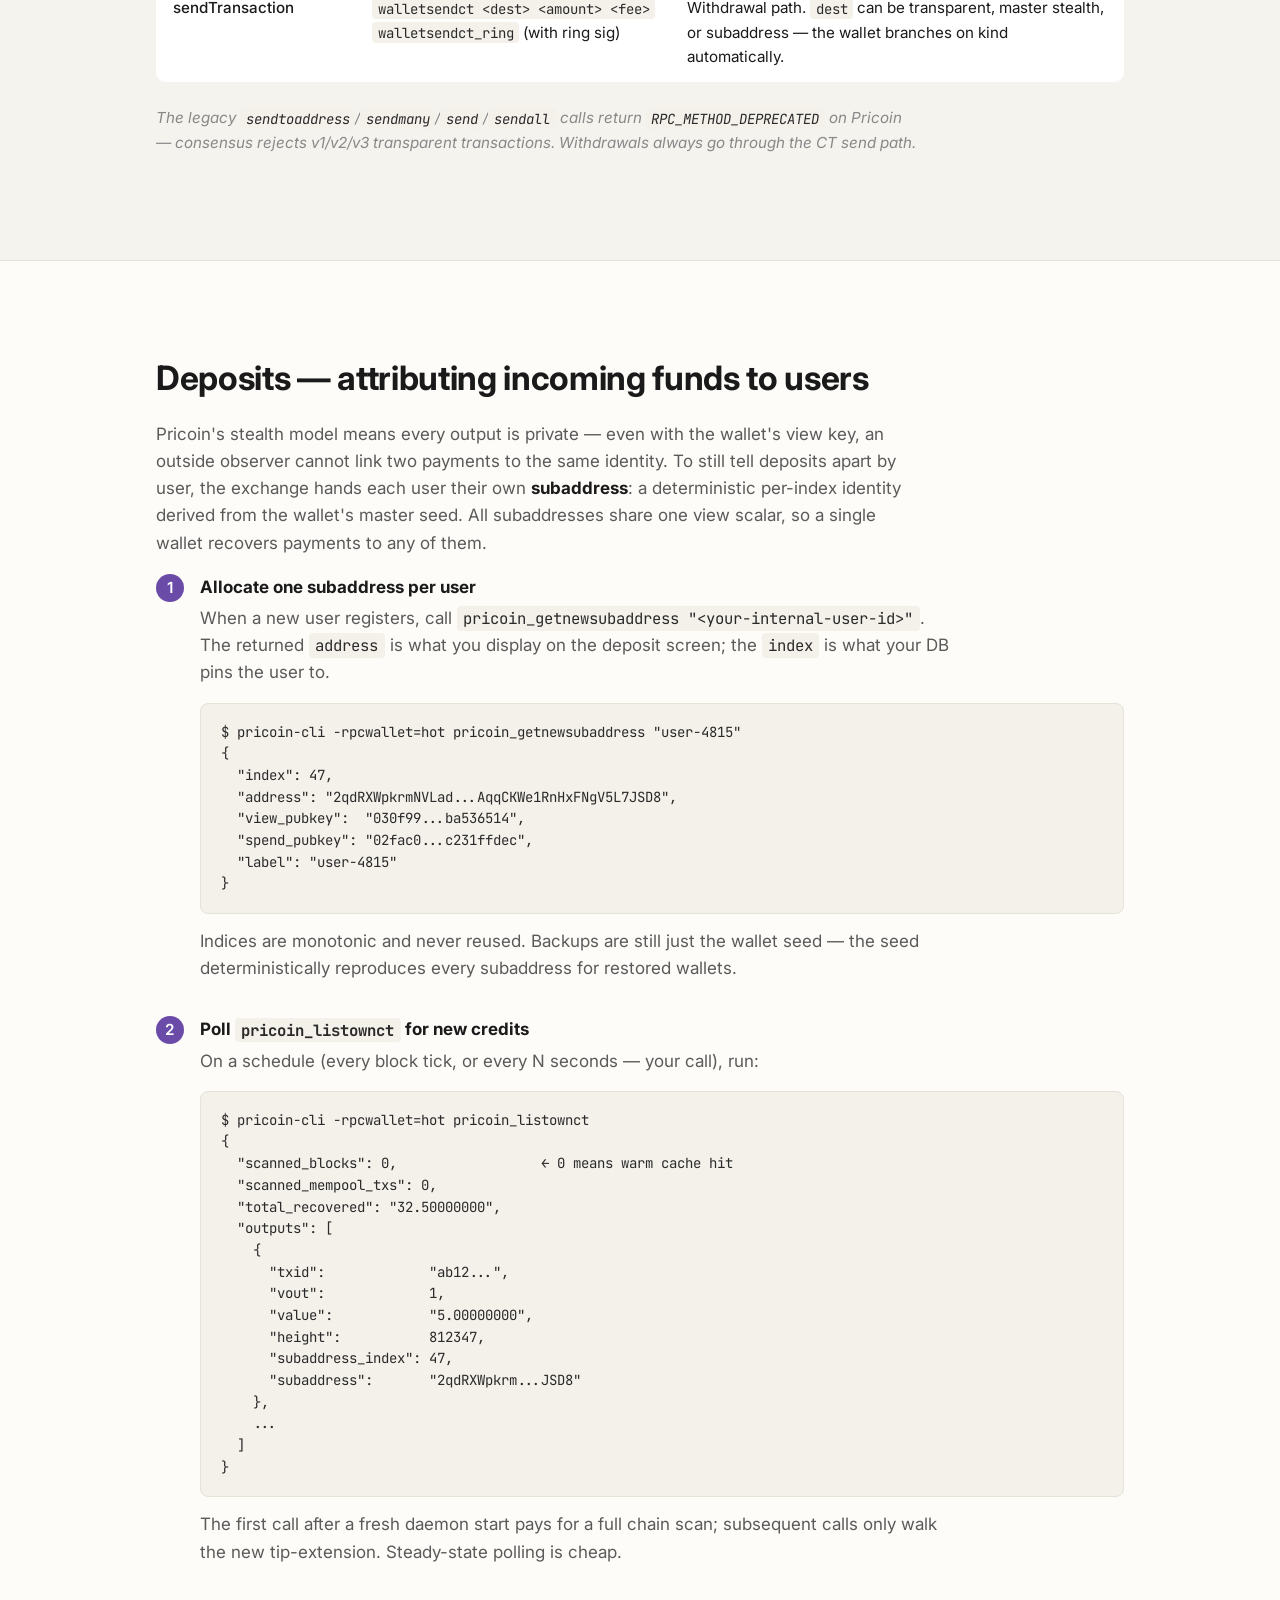
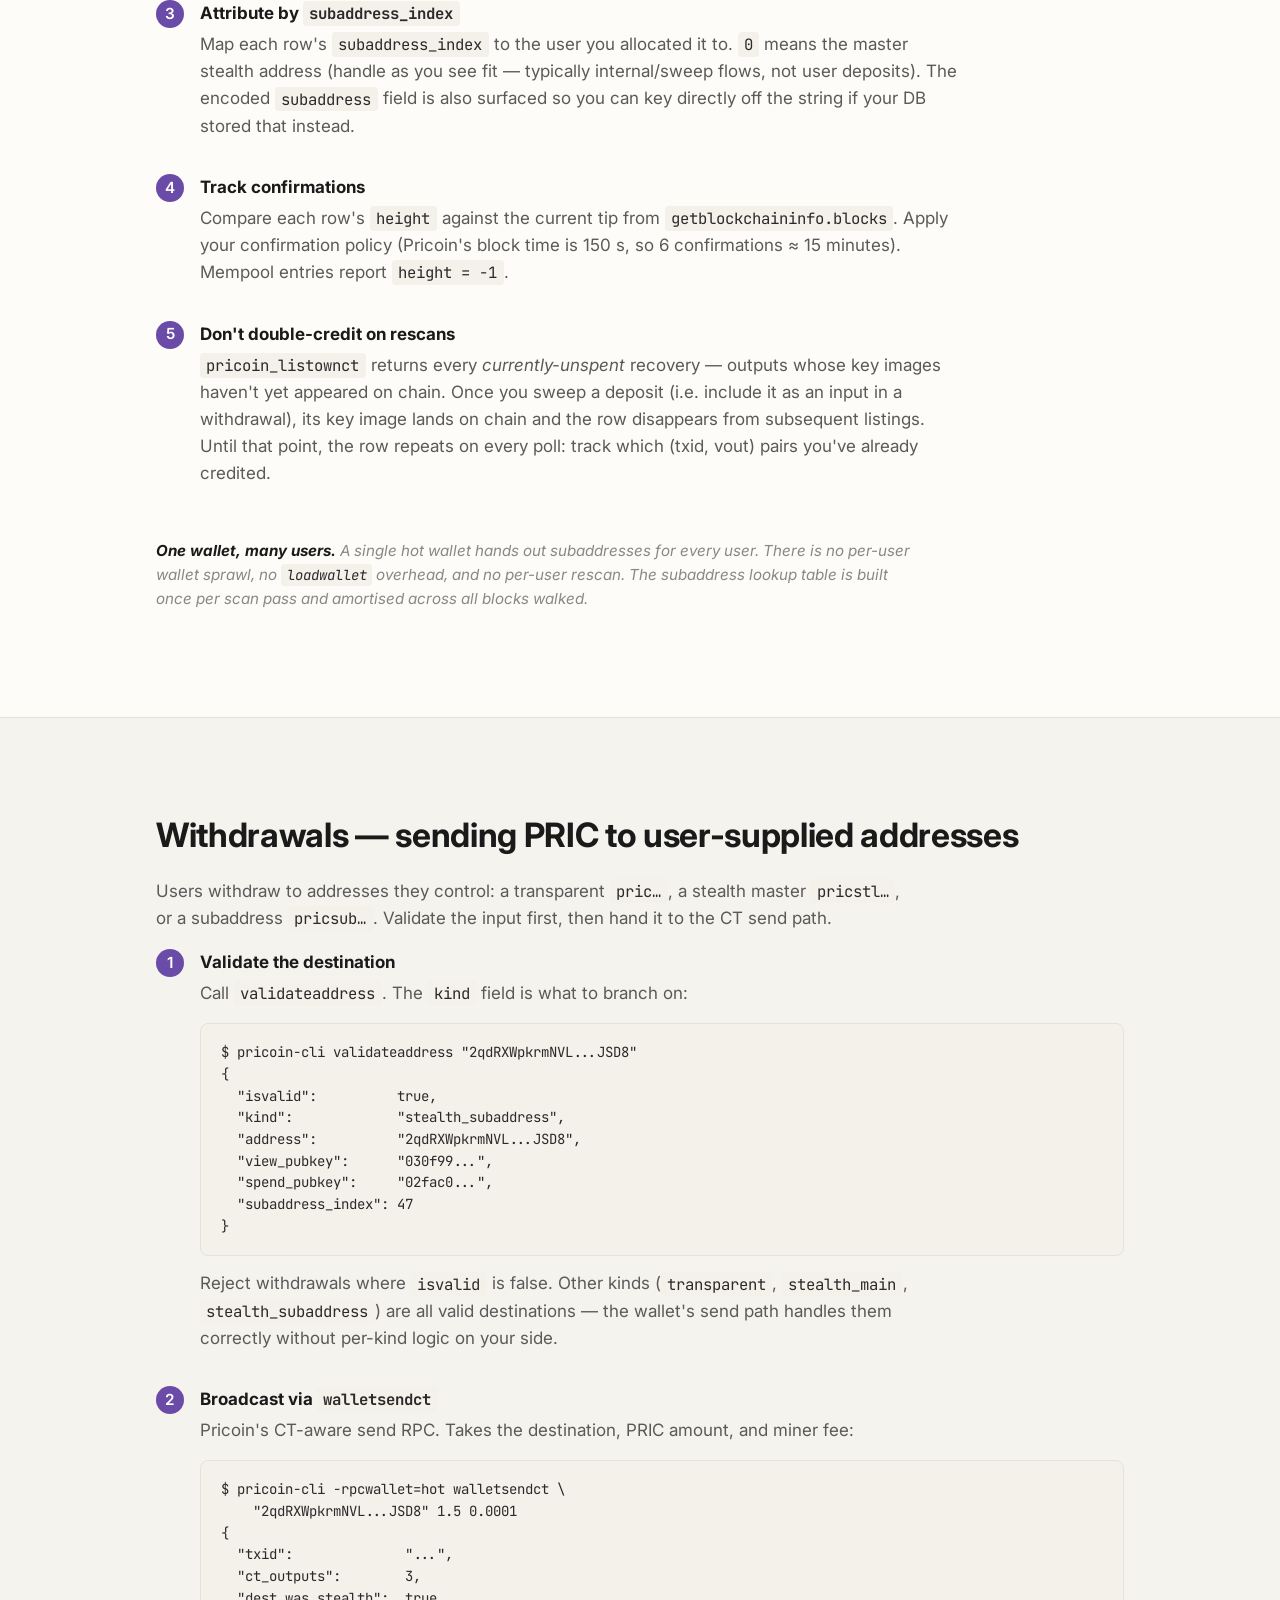
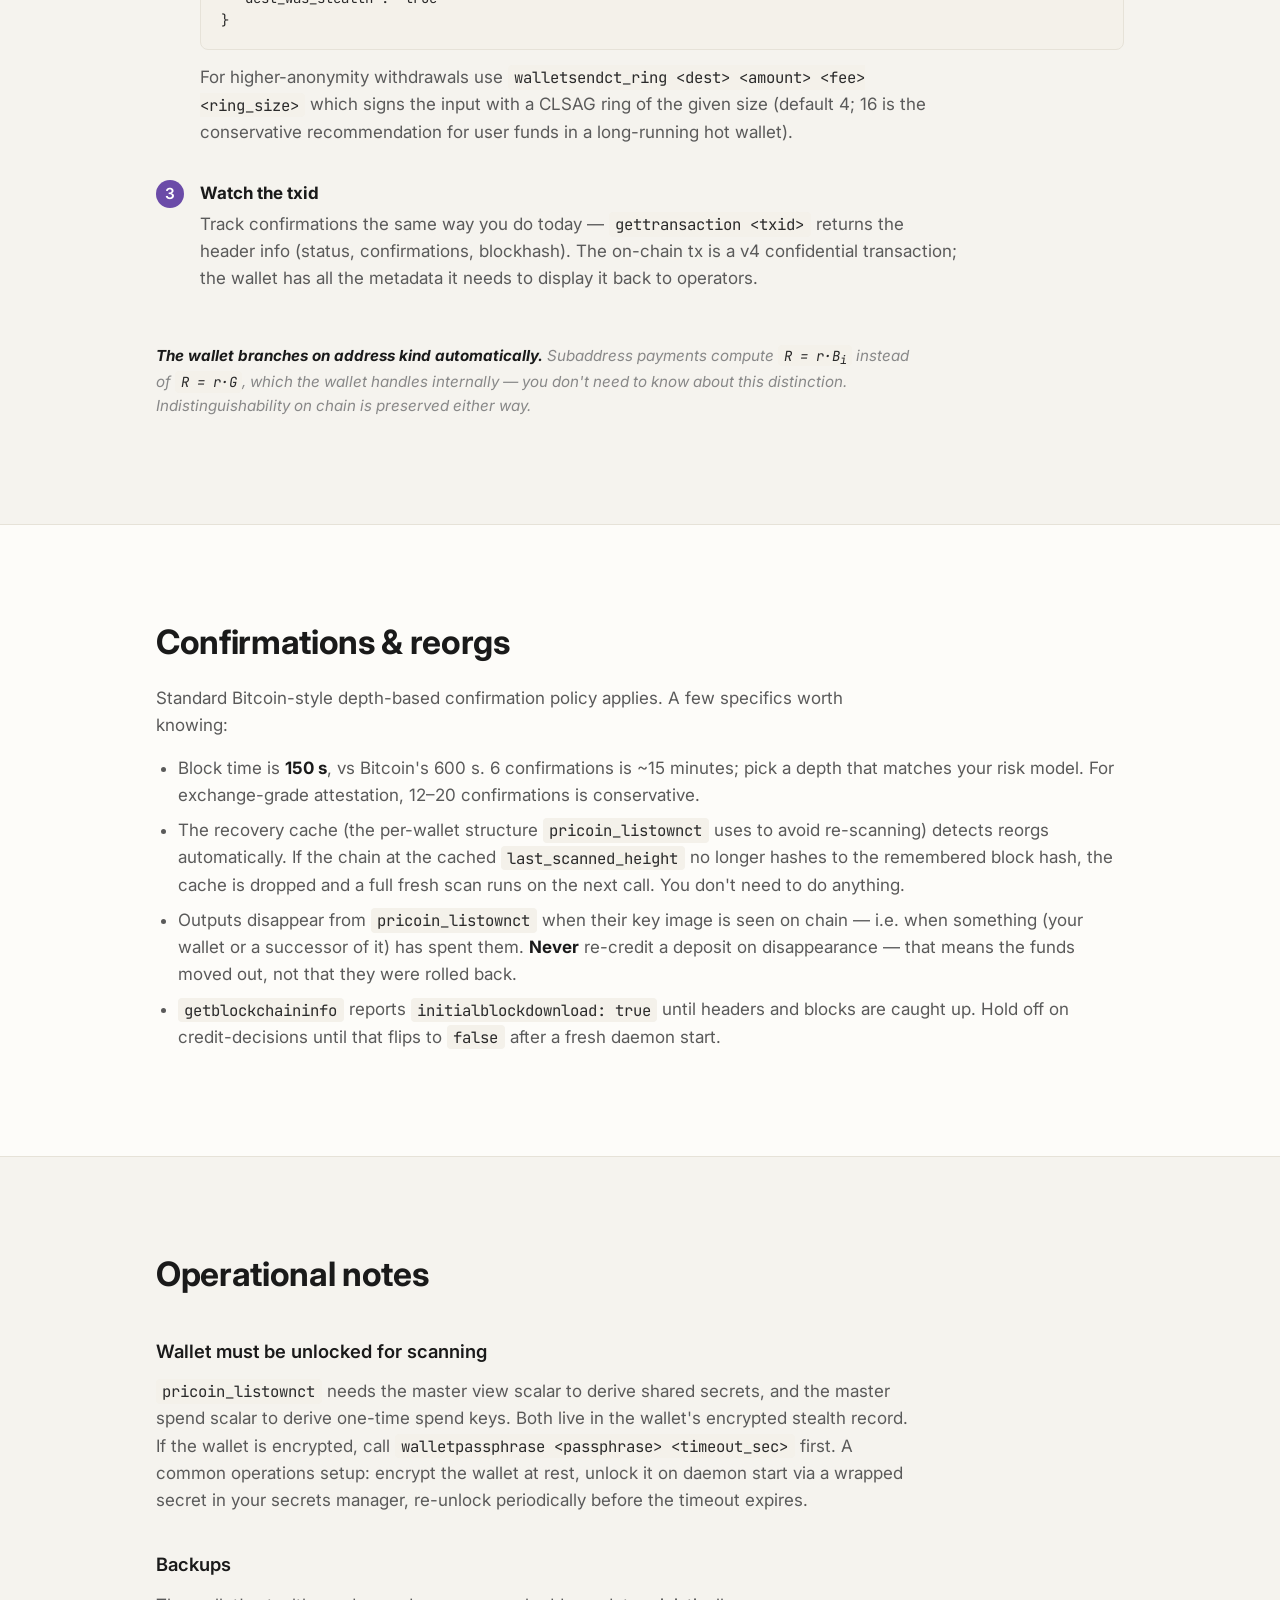
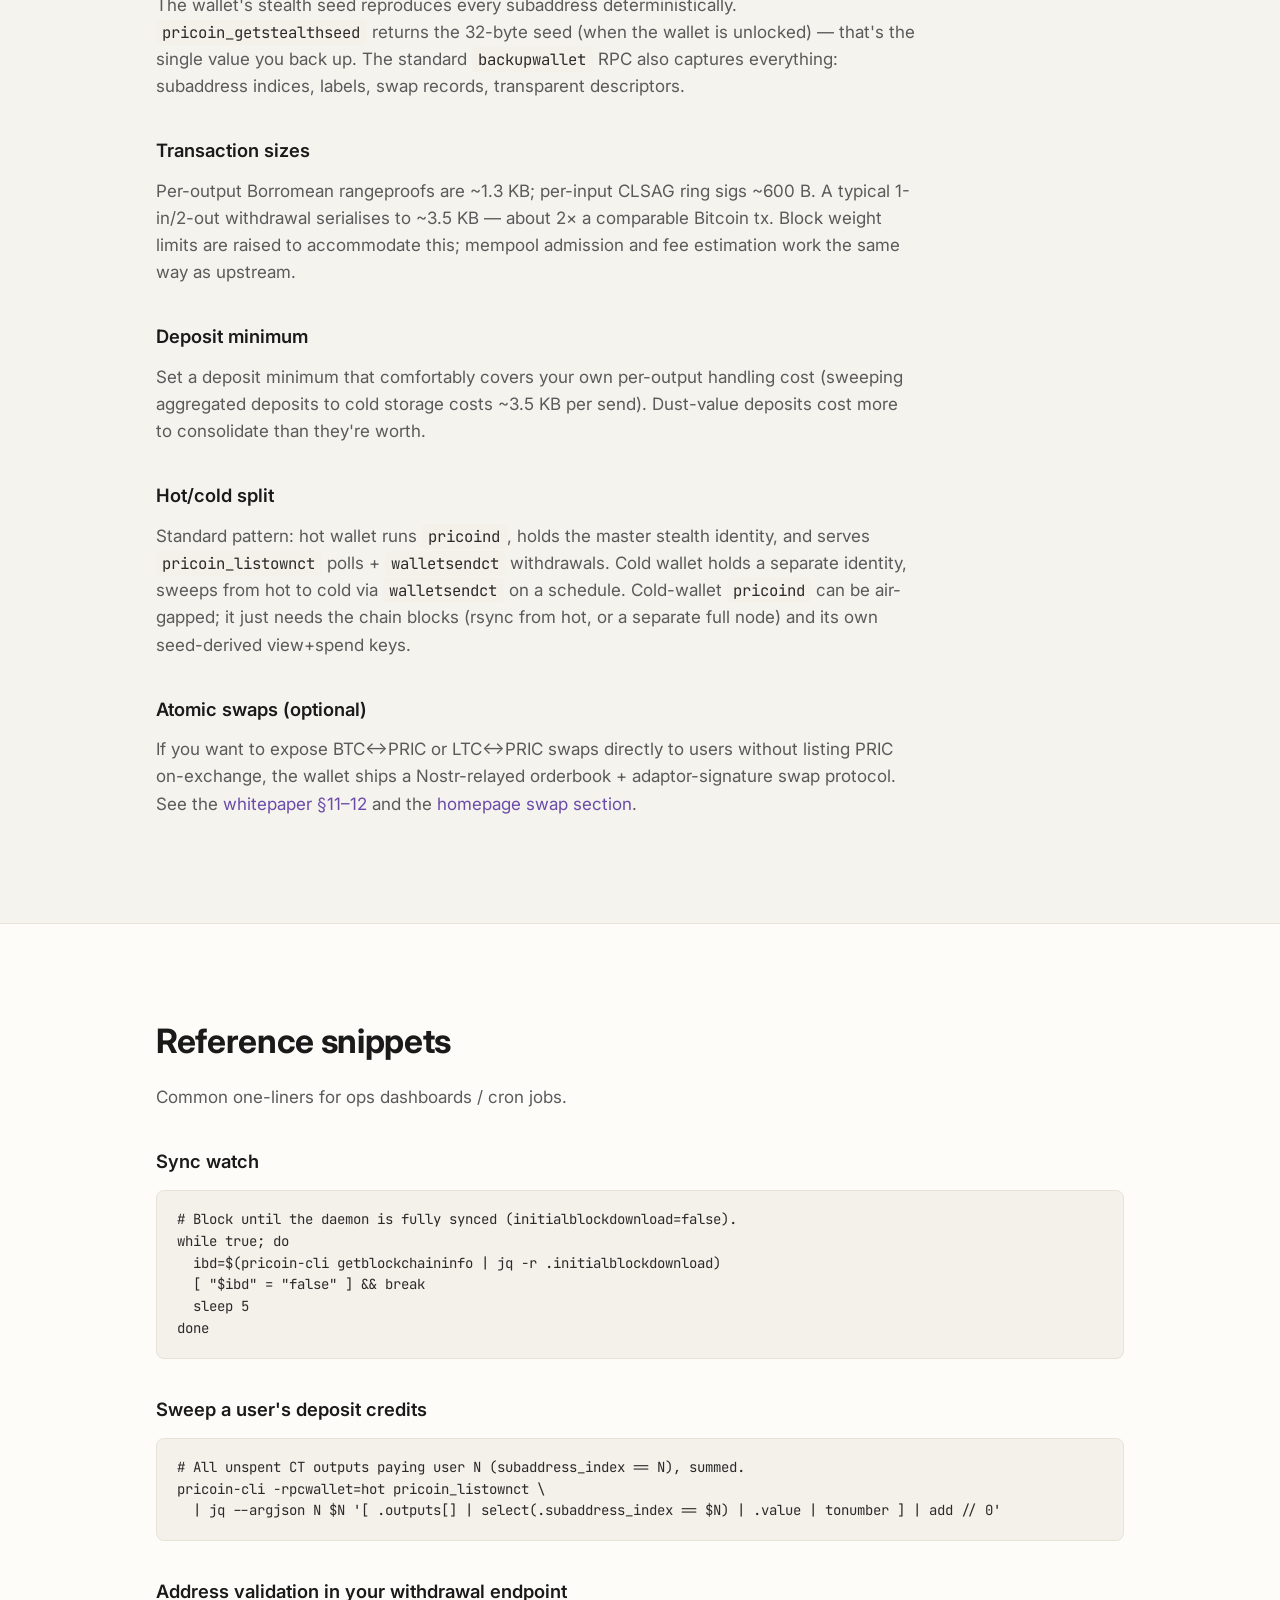
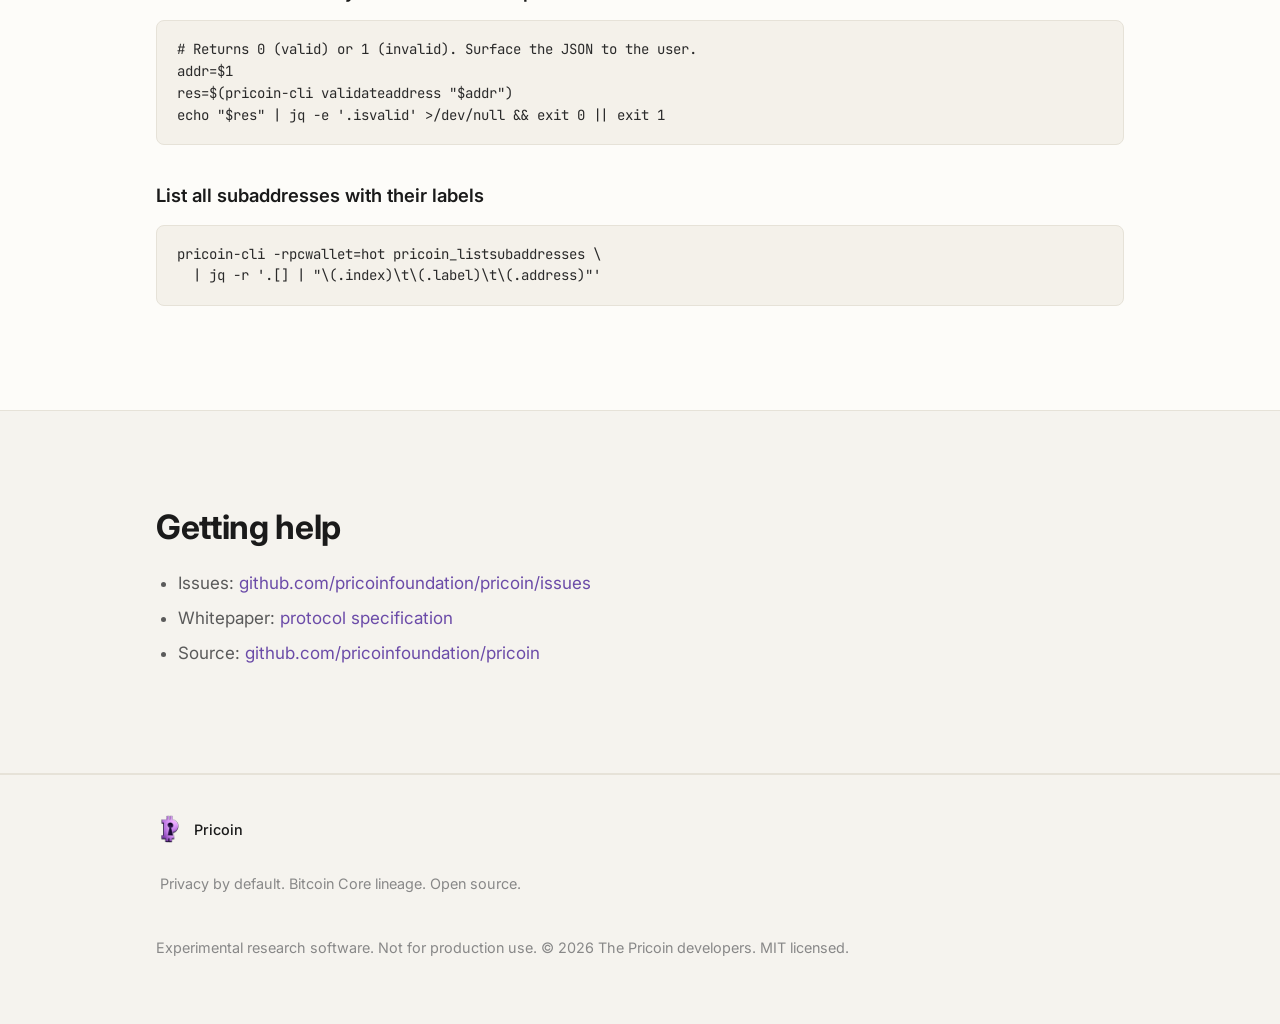
==== commit acb7d267: "update header" ====
--- a/exchanges.html
+++ b/exchanges.html
@@ -51,8 +51,6 @@
     </a>
     <nav class="topnav">
       <a href="index.html#what">Overview</a>
-      <a href="index.html#different">Different</a>
-      <a href="index.html#monero">vs Monero</a>
       <a href="index.html#swaps">Swaps</a>
       <a href="exchanges.html" aria-current="page">Exchanges</a>
       <a href="whitepaper.html">Whitepaper</a>
